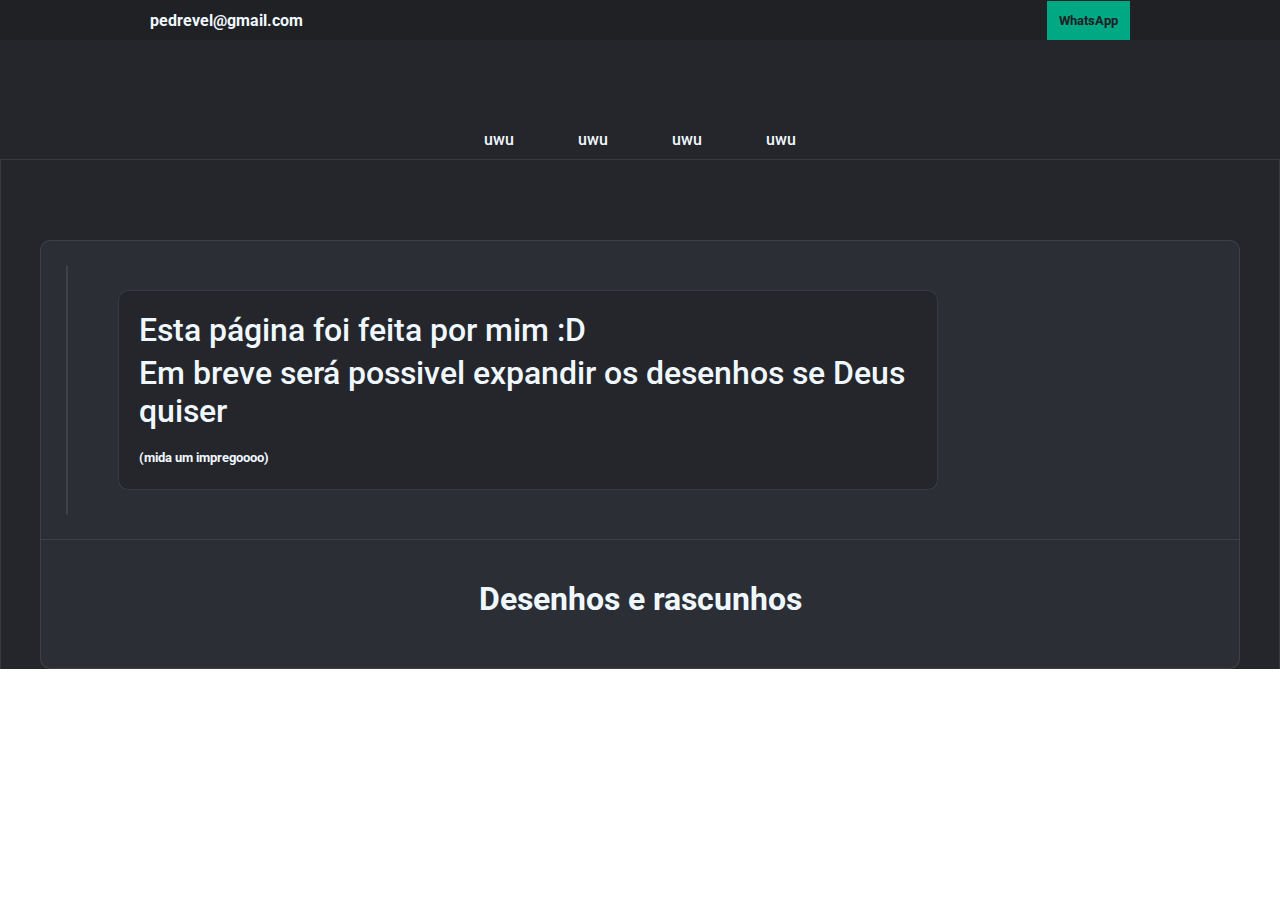
==== index.html @ 8af50466 "Mudança nas pastas" ====
<!DOCTYPE html>
<html lang="pt-br">

<head>
    <meta charset="UTF-8">
    <meta name="viewport" content="width=device-width, initial-scale=1.0">
    <title>~Le Pedrito~</title>
    <link rel="stylesheet" href="style.css">
</head>

<body>
    <div id="upheader">
        <h1>pedrevel@gmail.com</h1>
        <button id="zap" type="button">
            <a href="https://api.whatsapp.com/send?phone=55991354937" target="_blank">WhatsApp</a>
        </button>
    </div>
    <header>

        <a class="logo" href="https://www.instagram.com/pedrevel/" target="_blank">
            <img src="imagens/pedrinho.png" alt="">
        </a>

    </header>
    <nav>
        <ul>
            <li>
                <a href="#">uwu</a>
                <a href="#">uwu</a>
                <a href="#">uwu</a>
                <a href="#">uwu</a>
            </li>
        </ul>
    </nav>

    <main>
        <section id="geral">

            <section class="perfil">
                <img class="pfp" src="imagens/fueto.png" alt="">

                <section class="descricao">
                    <h1 class="desc">Esta página foi feita por mim :D</h1>
                    <h1 class="desc">Em breve será possivel expandir os desenhos se Deus quiser</h1>
                    <h3>(mida um impregoooo)</h3>
                </section>
            </section>

            <h1 class="titulo">Desenhos e rascunhos</h1>
            <section class="conteudo">
                <img class="ibages" src="imagens/reduzida 1.png" alt="">
                <img class="ibages" src="imagens/reduzida 2.png" alt="">
                <img class="ibages" src="imagens/reduzida 3.png" alt="">
                <img class="ibages" src="imagens/reduzida 4.png" alt="">
                <img class="ibages" src="imagens/reduzida 5.png" alt="">
                <img class="ibages" src="imagens/reduzida 6.png" alt="">
            </section>
        </section>
    </main>
</body>

</html>
---- style.css ----
@charset "UTF-8";
@import url('https://fonts.googleapis.com/css2?family=Roboto:ital,wght@0,100;0,300;0,400;0,500;0,700;0,900;1,100;1,300;1,400;1,500;1,700;1,900&display=swap');

* {
    margin: 0;
    padding: 0;
    box-sizing: border-box;
    font-family: 'Roboto', sans-serif;
}

#upheader {
    display: flex;
    justify-content: space-between;
    align-items: center;
    background-color: #202125;
    width: 100%;
    height: 40px;
    color: aliceblue;
    font-size: 8px;
    padding: 5px;
    padding-left: 150px;
    padding-right: 150px;
}

a {
    text-decoration: none;
    color: #202125;
}

.desc {
    font-weight: 500;
    margin-bottom: 5px;

}

h3 {
    margin-top: 20px;
    font-size: smaller;
}

#zap {
    padding: 12px;
    border: none;
    background-color: #00A884;
    color: #202125;
    font-weight: 700;
}



.logo {
    display: flex;
    justify-content: center;
    background-color: #25262B;
    height: 80px;
    padding: 20px;
    padding-left: 150px;
    padding-right: 150px;
}

nav {
    display: flex;
    justify-content: center;
    background-color: #25262B;
    padding: 10px;
    padding-left: 150px;
    padding-right: 150px;
    border-bottom: 1px solid rgba(255, 255, 255, 0.096);
}

nav ul {
    list-style-type: none;
}

nav ul li a {
    color: aliceblue;
    text-decoration: none;
    margin-right: 30px;
    margin-left: 30px;
    font-weight: 500;
}

main {
    display: flex;
    justify-content: center;
    background-color: #2B2E35;
    width: 100%;
    height: 100%;
}

#geral {
    display: flex;
    flex-direction: column;
    align-items: center;
    background-color: #25262B;
    width: 1615px;
    height: 100%;
    border-left: 1px solid rgba(255, 255, 255, 0.096);
    border-right: 1px solid rgba(255, 255, 255, 0.096);
}

.perfil {
    margin-top: 80px;
    display: flex;
    align-items: center;
    flex-direction: row;
    background-color: #2B2E35;
    width: 1200px;
    height: 300px;
    border: 1px solid rgba(255, 255, 255, 0.096);
    border-top-left-radius: 10px;
    border-top-right-radius: 10px;
}

.descricao {
    height: 200px;
    width: 820px;
    margin-left: 50px;
    background-color: #25262B;
    border-radius: 10px;
    border: 1px solid rgba(255, 255, 255, 0.096);
    padding: 20px;
    color: aliceblue;
}

.pfp {
    height: 250px;
    border: 1px solid rgba(255, 255, 255, 0.096);
    border-radius: 1000px;
    margin-left: 25px;
}

.conteudo {
    display: flex;
    flex-wrap: wrap;
    padding: 15px;
    align-items: center;
    justify-content: flex-start;
    flex-direction: row;
    background-color: #2B2E35;
    width: 1200px;
    height: 100%;
    border-bottom: 1px solid rgba(255, 255, 255, 0.096);
    border-left: 1px solid rgba(255, 255, 255, 0.096);
    border-right: 1px solid rgba(255, 255, 255, 0.096);
    border-bottom-left-radius: 10px;
    border-bottom-right-radius: 10px;
}

.ibages {
    display: flex;
    width: 25%;
    border-radius: 10px;
    padding: 5px;
}

.titulo {
    display: flex;
    flex-wrap: wrap;
    padding-top: 40px;
    align-items: center;
    justify-content: center;
    flex-direction: row;
    background-color: #2B2E35;
    width: 1200px;
    height: 100%;
    border-right: 1px solid rgba(255, 255, 255, 0.096);
    border-left: 1px solid rgba(255, 255, 255, 0.096);
    color: aliceblue;
}



@media (max-width: 1615px) {
    #geral {
        width: 1300px;
    }
}


@media (max-width: 1220px) {
    .pfp {
        height: 200px;
    }

    .titulo {
        font-size: 20px;
        width: 1000px;
    }

    .descricao {
        width: 800px;
        margin-right: 50px;
    }

    #geral {
        width: 1100px;
    }

    .perfil {
        width: 1000px;
    }

    .conteudo {
        width: 1000px;
    }

    #upheader {
        padding-left: 20px;
        padding-right: 20px;
    }
}


@media (max-width: 1020px) {
    .pfp {
        height: 150px;
    }

    .titulo {
        font-size: 20px;
        width: 800px;
    }

    .descricao {
        width: 600px;
        margin-right: 50px;
    }

    #geral {
        width: 900px;
    }

    .perfil {
        width: 800px;
    }

    .conteudo {
        width: 800px;
        justify-content: center;
    }

    .ibages {
        width: 45%;
    }

    #upheader {
        padding-left: 20px;
        padding-right: 20px;
    }
}

@media (max-width: 820px) {
    .pfp {
        height: 100px;
    }

    .titulo {
        font-size: 20px;
        width: 600px;
    }

    .descricao {
        width: 400px;
        margin-right: 50px;
    }

    #geral {
        width: 700px;
    }

    .perfil {
        width: 600px;
    }

    .conteudo {
        width: 600px;
        justify-content: center;
    }

    .ibages {
        width: 60%;
    }

    nav {
        padding-left: 50px;
        padding-right: 50px;
    }

    #upheader {
        padding-left: 20px;
        padding-right: 20px;
    }

}


@media (max-width: 620px) {
    .pfp {
        height: 100px;
    }

    .titulo {
        font-size: 20px;
        width: 400px;
    }

    .descricao {
        margin-top: 20px;
        width: 380px;
        margin-right: 50px;
    }

    #geral {
        width: 500px;
    }

    .perfil {
        width: 400px;
        flex-direction: column;
        padding: 10px;
    }

    .conteudo {
        width: 400px;
        justify-content: center;
    }

    .ibages {
        width: 90%;
    }

    nav {
        padding-left: 50px;
        padding-right: 50px;
    }

    #upheader {
        padding-left: 20px;
        padding-right: 20px;
    }
}
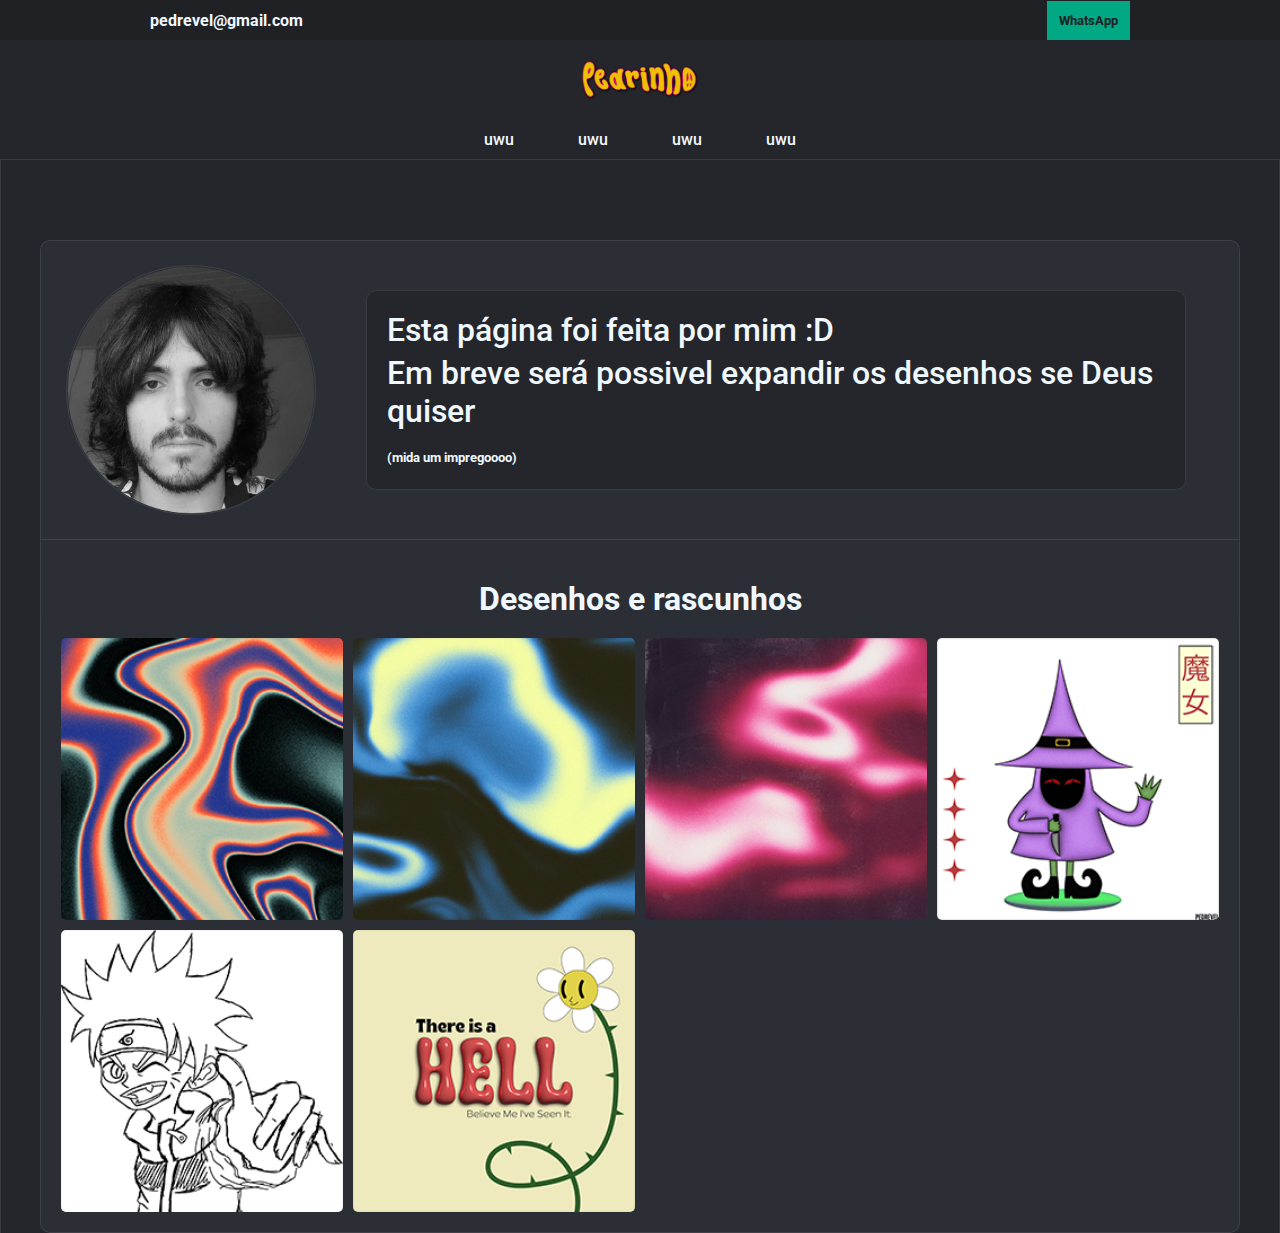
==== commit 882e6c8d: "Mudanças nas imagens" ====
--- a/index.html
+++ b/index.html
@@ -18,7 +18,7 @@
     <header>
 
         <a class="logo" href="https://www.instagram.com/pedrevel/" target="_blank">
-            <img src="imagens/pedrinho.png" alt="">
+            <img src="pedrinho.png" alt="">
         </a>
 
     </header>
@@ -37,7 +37,7 @@
         <section id="geral">
 
             <section class="perfil">
-                <img class="pfp" src="imagens/fueto.png" alt="">
+                <img class="pfp" src="fueto.png" alt="">
 
                 <section class="descricao">
                     <h1 class="desc">Esta página foi feita por mim :D</h1>
@@ -48,12 +48,12 @@
 
             <h1 class="titulo">Desenhos e rascunhos</h1>
             <section class="conteudo">
-                <img class="ibages" src="imagens/reduzida 1.png" alt="">
-                <img class="ibages" src="imagens/reduzida 2.png" alt="">
-                <img class="ibages" src="imagens/reduzida 3.png" alt="">
-                <img class="ibages" src="imagens/reduzida 4.png" alt="">
-                <img class="ibages" src="imagens/reduzida 5.png" alt="">
-                <img class="ibages" src="imagens/reduzida 6.png" alt="">
+                <img class="ibages" src="reduzida 1.png" alt="">
+                <img class="ibages" src="reduzida 2.png" alt="">
+                <img class="ibages" src="reduzida 3.png" alt="">
+                <img class="ibages" src="reduzida 4.png" alt="">
+                <img class="ibages" src="reduzida 5.png" alt="">
+                <img class="ibages" src="reduzida 6.png" alt="">
             </section>
         </section>
     </main>
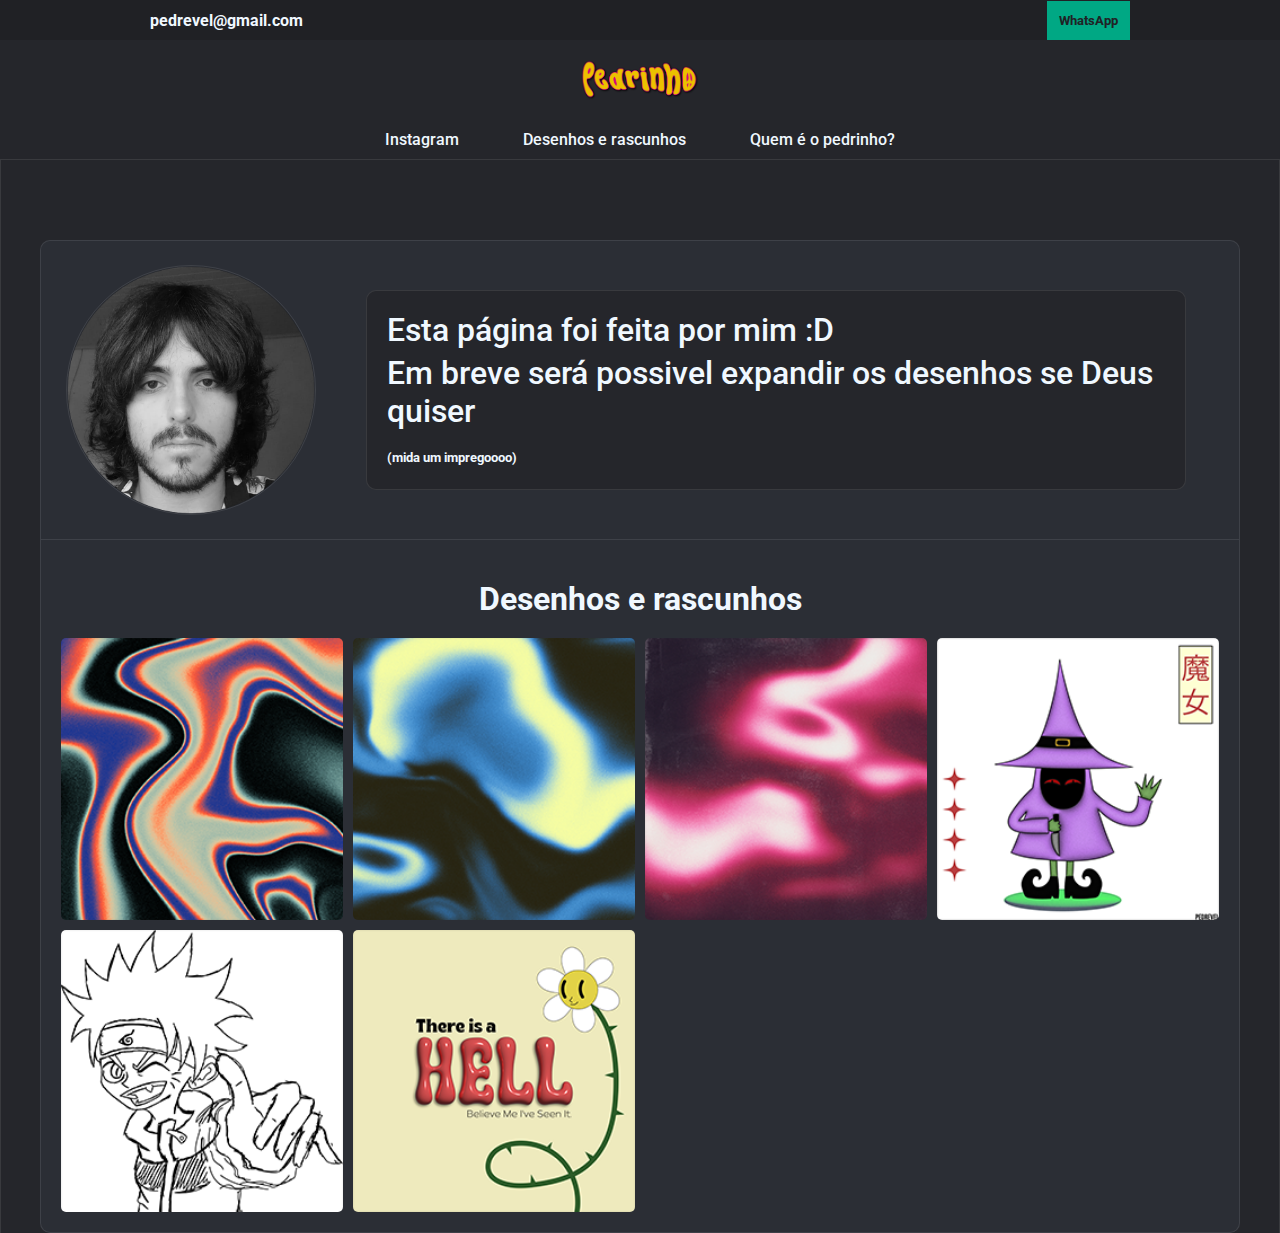
==== commit 1ce9a308: "Mudanças no menu" ====
--- a/index.html
+++ b/index.html
@@ -25,10 +25,10 @@
     <nav>
         <ul>
             <li>
-                <a href="#">uwu</a>
-                <a href="#">uwu</a>
-                <a href="#">uwu</a>
-                <a href="#">uwu</a>
+                <a href="#">Instagram</a>
+                <a href="#">Desenhos e rascunhos</a>
+                <a href="#">Quem é o pedrinho?</a>
+
             </li>
         </ul>
     </nav>
--- a/style.css
+++ b/style.css
@@ -248,6 +248,10 @@
         padding-left: 20px;
         padding-right: 20px;
     }
+    nav {
+        padding-left: 20px;
+        padding-right: 20px;
+    }
 }
 
 @media (max-width: 820px) {
@@ -291,6 +295,13 @@
         padding-left: 20px;
         padding-right: 20px;
     }
+
+    nav {
+        padding-left: 10px;
+        padding-right: 10px;
+    }
+
+   
 
 }
 
@@ -319,6 +330,7 @@
         width: 400px;
         flex-direction: column;
         padding: 10px;
+        margin-top: 10px;
     }
 
     .conteudo {
@@ -327,16 +339,21 @@
     }
 
     .ibages {
-        width: 90%;
+        width: 95%;
     }
 
     nav {
-        padding-left: 50px;
-        padding-right: 50px;
+        padding-left: 10px;
+        padding-right: 10px;
     }
 
     #upheader {
         padding-left: 20px;
         padding-right: 20px;
     }
+
+    nav ul li a {
+        margin-left: 12px;
+        margin-right: 12px;
+    }
 }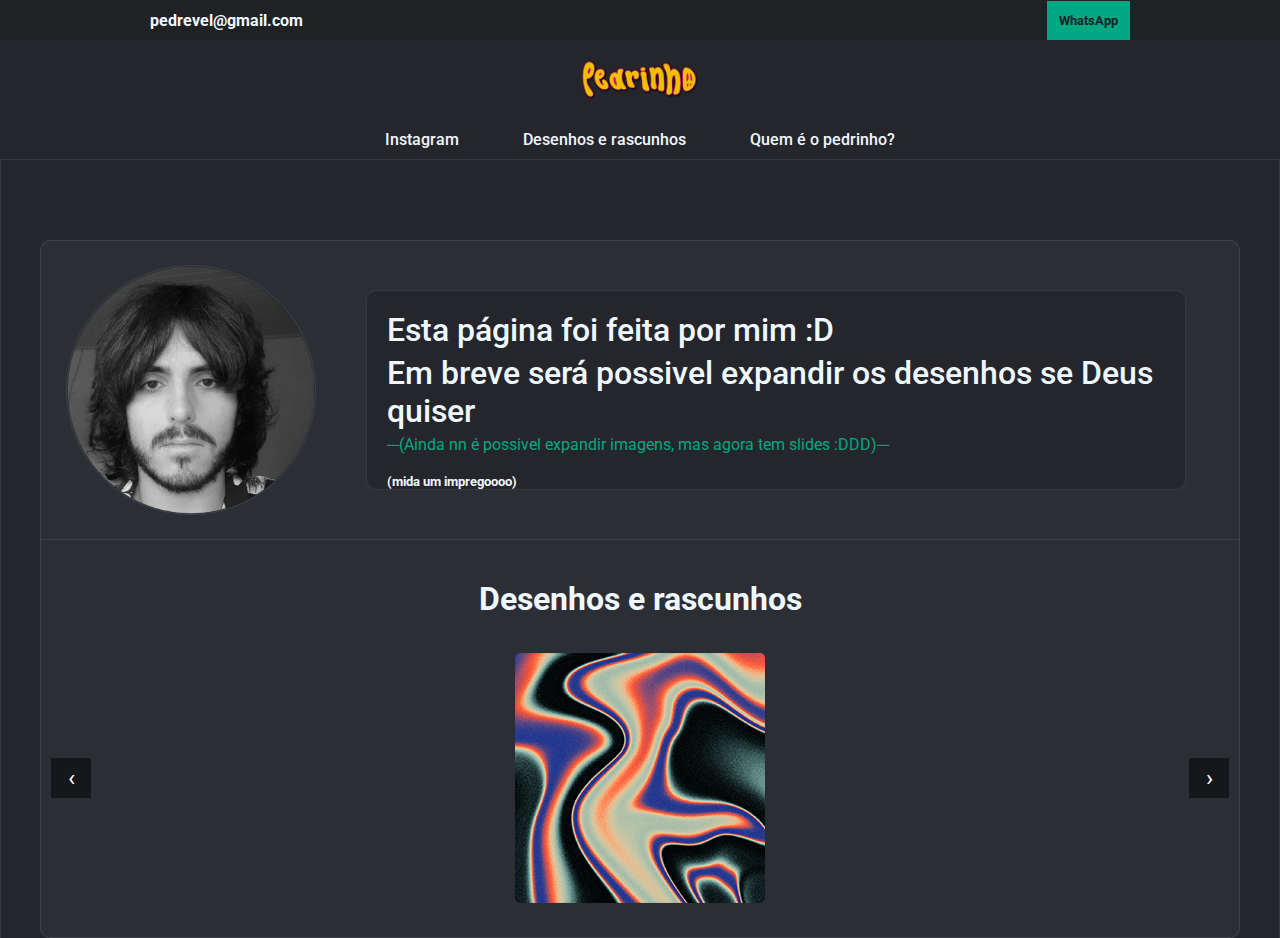
==== commit e86db02c: "adiconei js" ====
--- a/index.html
+++ b/index.html
@@ -6,6 +6,7 @@
     <meta name="viewport" content="width=device-width, initial-scale=1.0">
     <title>~Le Pedrito~</title>
     <link rel="stylesheet" href="style.css">
+    <script src="script.js"></script>
 </head>
 
 <body>
@@ -42,18 +43,21 @@
                 <section class="descricao">
                     <h1 class="desc">Esta página foi feita por mim :D</h1>
                     <h1 class="desc">Em breve será possivel expandir os desenhos se Deus quiser</h1>
+                    <p class="sla">---(Ainda nn é possivel expandir imagens, mas agora tem slides :DDD)---</p>
                     <h3>(mida um impregoooo)</h3>
                 </section>
             </section>
 
             <h1 class="titulo">Desenhos e rascunhos</h1>
             <section class="conteudo">
-                <img class="ibages" src="reduzida 1.png" alt="">
-                <img class="ibages" src="reduzida 2.png" alt="">
-                <img class="ibages" src="reduzida 3.png" alt="">
-                <img class="ibages" src="reduzida 4.png" alt="">
-                <img class="ibages" src="reduzida 5.png" alt="">
-                <img class="ibages" src="reduzida 6.png" alt="">
+                <img class="ibages" src="reduzida 1.png" alt="imagem 1">
+                <img class="ibages" src="reduzida 2.png" alt="imagem 2">
+                <img class="ibages" src="reduzida 3.png" alt="imagem 3">
+                <img class="ibages" src="reduzida 4.png" alt="imagem 4">
+                <img class="ibages" src="reduzida 5.png" alt="imagem 5">
+                <img class="ibages" src="reduzida 6.png" alt="imagem 6">
+                <div class="arrow arrow-left">&#8249;</div>
+                <div class="arrow arrow-right">&#8250;</div>
             </section>
         </section>
     </main>
--- a/style.css
+++ b/style.css
@@ -73,6 +73,7 @@
 }
 
 nav ul li a {
+
     color: aliceblue;
     text-decoration: none;
     margin-right: 30px;
@@ -135,21 +136,22 @@
     flex-wrap: wrap;
     padding: 15px;
     align-items: center;
-    justify-content: flex-start;
+    justify-content: center;
     flex-direction: row;
     background-color: #2B2E35;
     width: 1200px;
-    height: 100%;
+    height: 320px;
     border-bottom: 1px solid rgba(255, 255, 255, 0.096);
     border-left: 1px solid rgba(255, 255, 255, 0.096);
     border-right: 1px solid rgba(255, 255, 255, 0.096);
     border-bottom-left-radius: 10px;
     border-bottom-right-radius: 10px;
+    position: relative;
 }
 
 .ibages {
-    display: flex;
-    width: 25%;
+    display: none;
+    max-width: 100%;
     border-radius: 10px;
     padding: 5px;
 }
@@ -170,6 +172,33 @@
 }
 
 
+.arrow {
+    position: absolute;
+    top: 50%;
+    transform: translateY(-50%);
+    width: 40px;
+    height: 40px;
+    background-color: rgba(0, 0, 0, 0.5);
+    color: #fff;
+    font-size: 24px;
+    text-align: center;
+    line-height: 40px;
+    cursor: pointer;
+}
+
+.arrow-left {
+    left: 10px;
+}
+
+.arrow-right {
+    right: 10px;
+}
+
+
+.sla {
+    color: #00A884;
+}
+
 
 @media (max-width: 1615px) {
     #geral {
@@ -248,6 +277,7 @@
         padding-left: 20px;
         padding-right: 20px;
     }
+
     nav {
         padding-left: 20px;
         padding-right: 20px;
@@ -301,7 +331,7 @@
         padding-right: 10px;
     }
 
-   
+
 
 }
 
@@ -356,4 +386,59 @@
         margin-left: 12px;
         margin-right: 12px;
     }
+}
+
+@media (max-width: 520px) {
+    .pfp {
+        height: 100px;
+    }
+
+    .titulo {
+        font-size: 20px;
+        width: 400px;
+    }
+
+    .descricao {
+        margin-top: 20px;
+        width: 380px;
+        margin-right: 50px;
+    }
+
+    #geral {
+        width: 500px;
+    }
+
+    .perfil {
+        width: 400px;
+        flex-direction: column;
+        padding: 10px;
+        margin-top: 10px;
+    }
+
+    .conteudo {
+        width: 400px;
+        justify-content: center;
+    }
+
+    .ibages {
+        width: 95%;
+    }
+
+    nav {
+        padding-left: 10px;
+        padding-right: 10px;
+    }
+
+    #upheader {
+        padding-left: 20px;
+        padding-right: 20px;
+    }
+
+    nav ul li a {
+        margin-left: 12px;
+        margin-right: 12px;
+        display: block;
+        text-align: center;
+        margin: 10px;
+    }
 }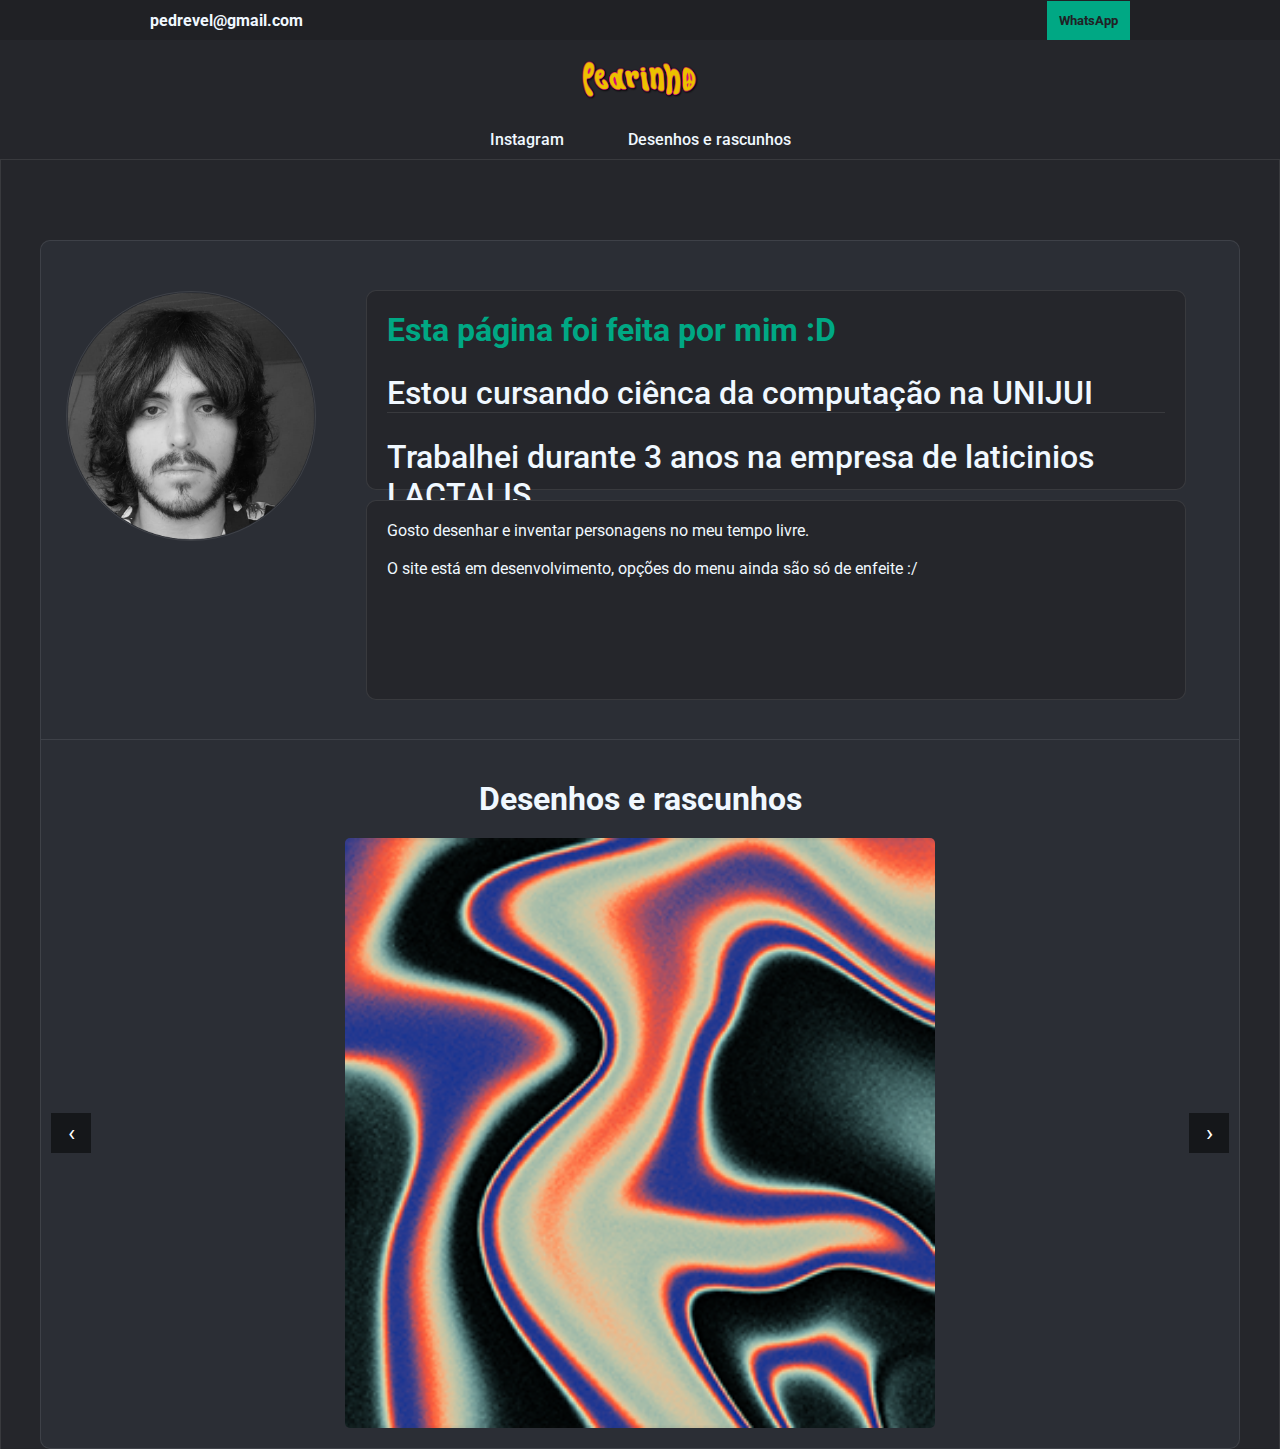
==== commit c867199a: "ajustes" ====
--- a/index.html
+++ b/index.html
@@ -26,9 +26,8 @@
     <nav>
         <ul>
             <li>
-                <a href="#">Instagram</a>
-                <a href="#">Desenhos e rascunhos</a>
-                <a href="#">Quem é o pedrinho?</a>
+                <a href="https://www.instagram.com/pedrevel/" target="_blank" class="menu-option inicio">Instagram</a>
+                <a href="#desenhos">Desenhos e rascunhos</a>
 
             </li>
         </ul>
@@ -40,15 +39,26 @@
             <section class="perfil">
                 <img class="pfp" src="fueto.png" alt="">
 
-                <section class="descricao">
-                    <h1 class="desc">Esta página foi feita por mim :D</h1>
-                    <h1 class="desc">Em breve será possivel expandir os desenhos se Deus quiser</h1>
-                    <p class="sla">---(Ainda nn é possivel expandir imagens, mas agora tem slides :DDD)---</p>
-                    <h3>(mida um impregoooo)</h3>
-                </section>
+                <div id="campos">
+                    <section class="descricao">
+                        <h1 class="sla">Esta página foi feita por mim :D</h1>
+                        <h1 class="desc">Estou cursando ciênca da computação na UNIJUI</h1>
+                        <h1 class="desc">Trabalhei durante 3 anos na empresa de laticinios LACTALIS</h1>
+                        <h1 class="desc">Atualmente estou fazendo um estágio no setor de informatica da secretaria da
+                            saúde</h1>
+                    </section>
+
+                    <section class="descricao">
+                    <p>Gosto desenhar e inventar personagens no meu tempo livre.</p>
+                    <br>
+                    <p>O site está em desenvolvimento, opções do menu ainda são só de enfeite :/</p>
+                    </section>
+                </div>
+
+
             </section>
 
-            <h1 class="titulo">Desenhos e rascunhos</h1>
+            <h1 class="titulo" id="desenhos">Desenhos e rascunhos</h1>
             <section class="conteudo">
                 <img class="ibages" src="reduzida 1.png" alt="imagem 1">
                 <img class="ibages" src="reduzida 2.png" alt="imagem 2">
--- a/style.css
+++ b/style.css
@@ -29,7 +29,8 @@
 
 .desc {
     font-weight: 500;
-    margin-bottom: 5px;
+    margin-bottom: 25px;
+    border-bottom: 1px solid rgba(255, 255, 255, 0.096);
 
 }
 
@@ -107,16 +108,22 @@
     flex-direction: row;
     background-color: #2B2E35;
     width: 1200px;
-    height: 300px;
+    height: 500px;
     border: 1px solid rgba(255, 255, 255, 0.096);
     border-top-left-radius: 10px;
     border-top-right-radius: 10px;
+}
+
+#campos{
+    display: flex;
+    flex-direction: column;
 }
 
 .descricao {
     height: 200px;
     width: 820px;
     margin-left: 50px;
+    margin-top: 10px;
     background-color: #25262B;
     border-radius: 10px;
     border: 1px solid rgba(255, 255, 255, 0.096);
@@ -129,6 +136,8 @@
     border: 1px solid rgba(255, 255, 255, 0.096);
     border-radius: 1000px;
     margin-left: 25px;
+    align-self: flex-start;
+    margin-top: 50px;
 }
 
 .conteudo {
@@ -140,7 +149,7 @@
     flex-direction: row;
     background-color: #2B2E35;
     width: 1200px;
-    height: 320px;
+    height: 100%;
     border-bottom: 1px solid rgba(255, 255, 255, 0.096);
     border-left: 1px solid rgba(255, 255, 255, 0.096);
     border-right: 1px solid rgba(255, 255, 255, 0.096);
@@ -154,6 +163,7 @@
     max-width: 100%;
     border-radius: 10px;
     padding: 5px;
+    height: 600px;
 }
 
 .titulo {
@@ -197,6 +207,11 @@
 
 .sla {
     color: #00A884;
+    margin-bottom: 25px;
+}
+
+html{
+    scroll-behavior: smooth;
 }
 
 
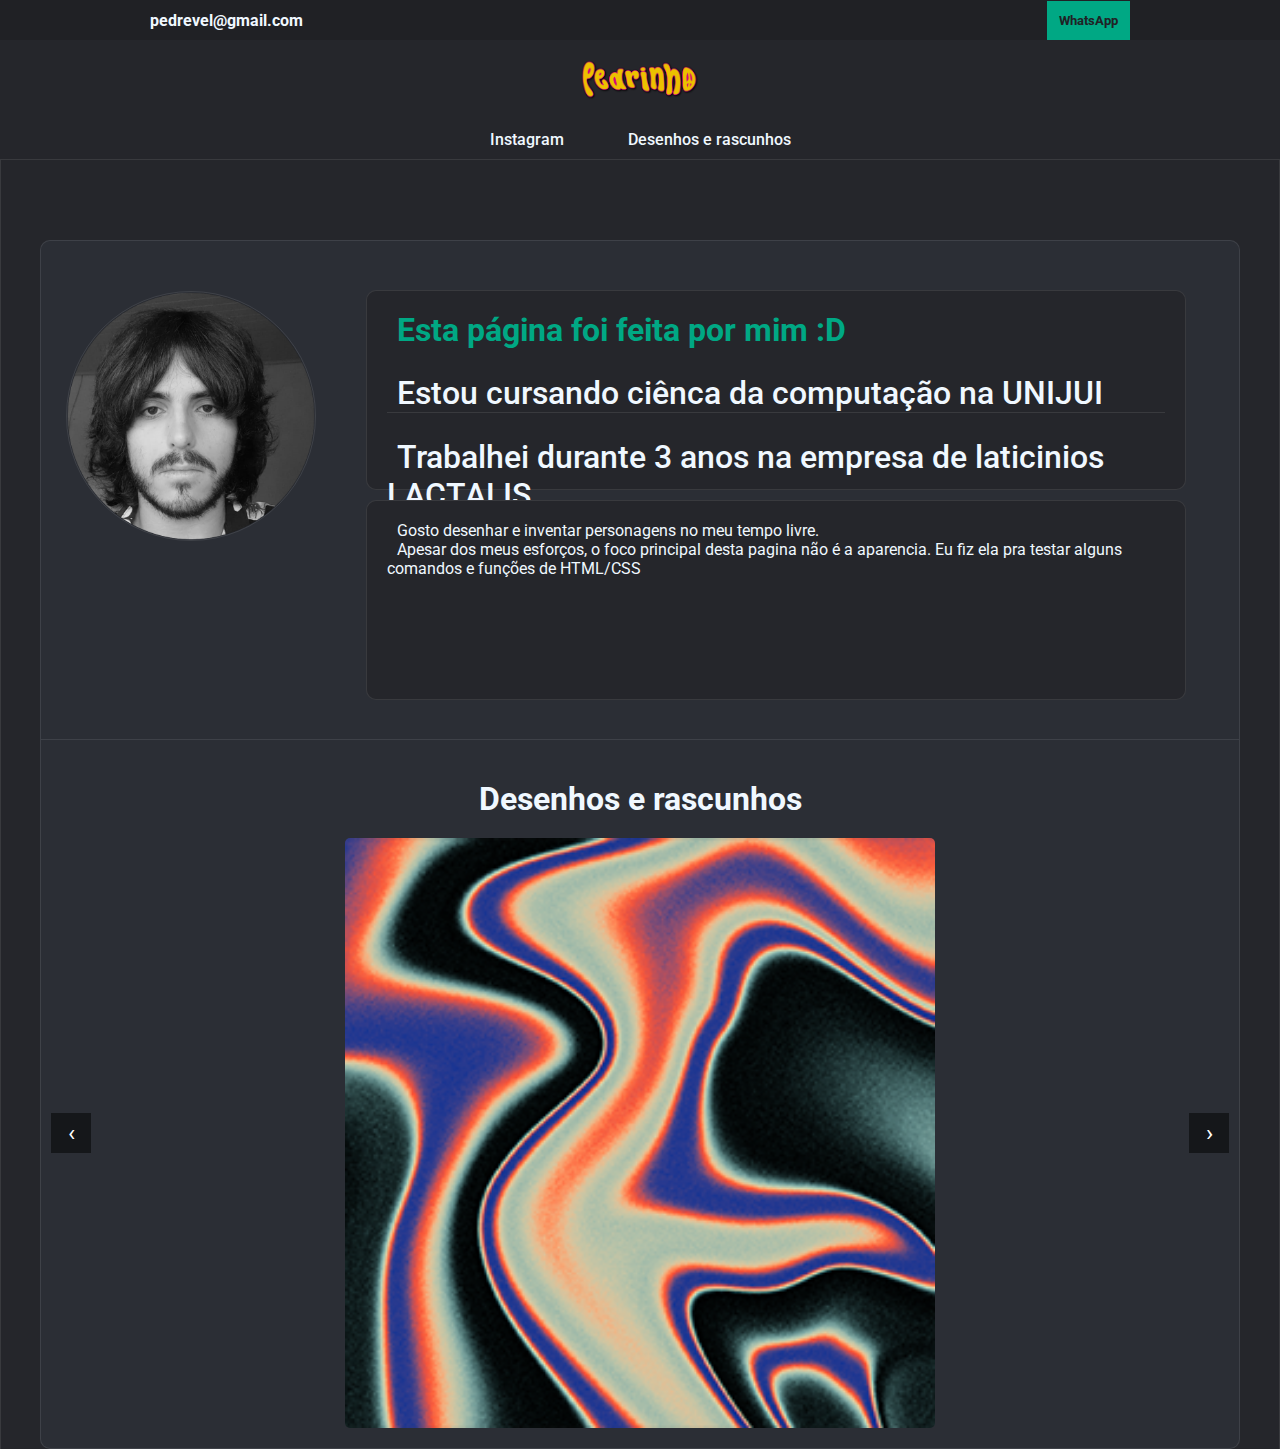
==== commit a9a2f490: "ajustes" ====
--- a/index.html
+++ b/index.html
@@ -50,8 +50,7 @@
 
                     <section class="descricao">
                     <p>Gosto desenhar e inventar personagens no meu tempo livre.</p>
-                    <br>
-                    <p>O site está em desenvolvimento, opções do menu ainda são só de enfeite :/</p>
+                    <p>Apesar dos meus esforços, o foco principal desta pagina não é a aparencia. Eu fiz ela pra testar alguns comandos e funções de HTML/CSS</p>
                     </section>
                 </div>
 
--- a/style.css
+++ b/style.css
@@ -114,7 +114,7 @@
     border-top-right-radius: 10px;
 }
 
-#campos{
+#campos {
     display: flex;
     flex-direction: column;
 }
@@ -129,6 +129,7 @@
     border: 1px solid rgba(255, 255, 255, 0.096);
     padding: 20px;
     color: aliceblue;
+    text-indent: 10px;
 }
 
 .pfp {
@@ -210,7 +211,7 @@
     margin-bottom: 25px;
 }
 
-html{
+html {
     scroll-behavior: smooth;
 }
 
@@ -233,7 +234,7 @@
     }
 
     .descricao {
-        width: 800px;
+        width: 700px;
         margin-right: 50px;
     }
 
@@ -267,7 +268,8 @@
     }
 
     .descricao {
-        width: 600px;
+        width: 500px;
+        padding: 10px;
         margin-right: 50px;
     }
 
@@ -285,7 +287,8 @@
     }
 
     .ibages {
-        width: 45%;
+        width: 100%;
+        height: 100%;
     }
 
     #upheader {
@@ -312,6 +315,7 @@
     .descricao {
         width: 400px;
         margin-right: 50px;
+        height: 250px;
     }
 
     #geral {
@@ -320,6 +324,8 @@
 
     .perfil {
         width: 600px;
+        height: 600px;
+
     }
 
     .conteudo {
@@ -328,7 +334,8 @@
     }
 
     .ibages {
-        width: 60%;
+        width: 100%;
+        height: 100%;
     }
 
     nav {
@@ -353,7 +360,8 @@
 
 @media (max-width: 620px) {
     .pfp {
-        height: 100px;
+        height: 150px;
+        align-self: center;
     }
 
     .titulo {
@@ -373,6 +381,7 @@
 
     .perfil {
         width: 400px;
+        height: 750px;
         flex-direction: column;
         padding: 10px;
         margin-top: 10px;
@@ -384,7 +393,8 @@
     }
 
     .ibages {
-        width: 95%;
+        width: 100%;
+        height: 100%;
     }
 
     nav {
@@ -436,7 +446,8 @@
     }
 
     .ibages {
-        width: 95%;
+        width: 100%;
+        height: 100%;
     }
 
     nav {
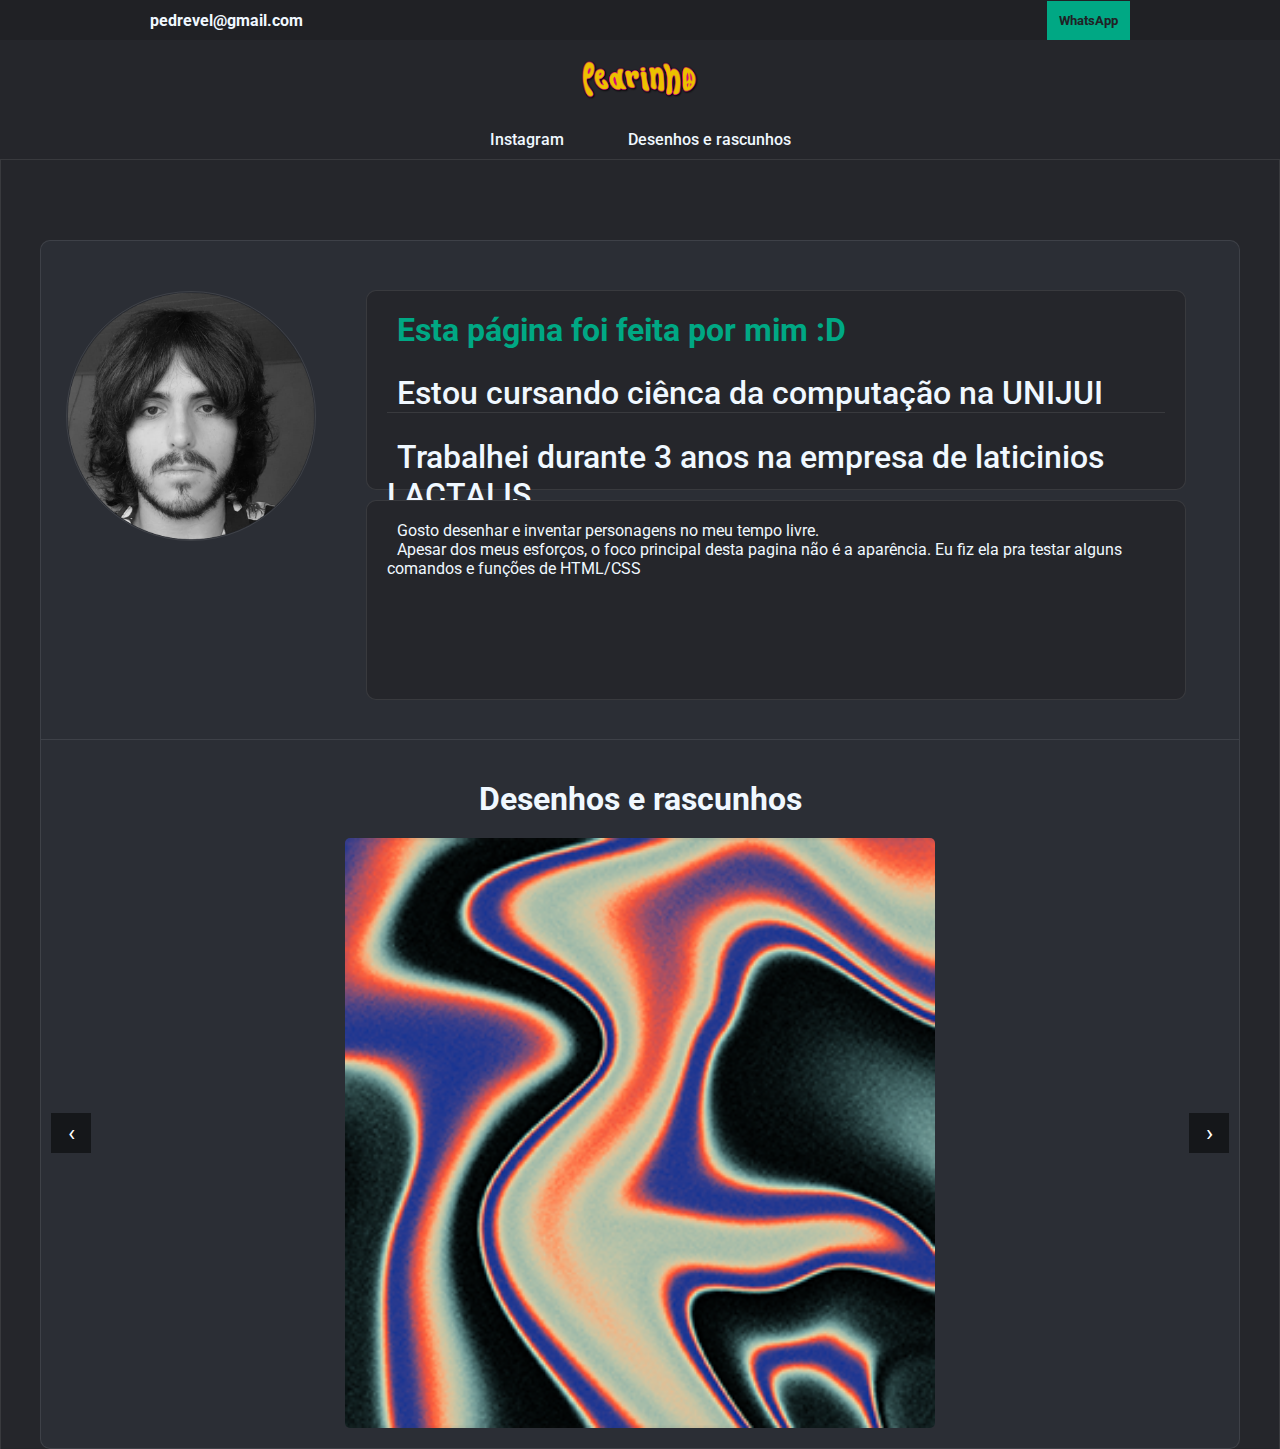
==== commit c1542174: "ajustes" ====
--- a/index.html
+++ b/index.html
@@ -50,7 +50,7 @@
 
                     <section class="descricao">
                     <p>Gosto desenhar e inventar personagens no meu tempo livre.</p>
-                    <p>Apesar dos meus esforços, o foco principal desta pagina não é a aparencia. Eu fiz ela pra testar alguns comandos e funções de HTML/CSS</p>
+                    <p>Apesar dos meus esforços, o foco principal desta pagina não é a aparência. Eu fiz ela pra testar alguns comandos e funções de HTML/CSS</p>
                     </section>
                 </div>
 
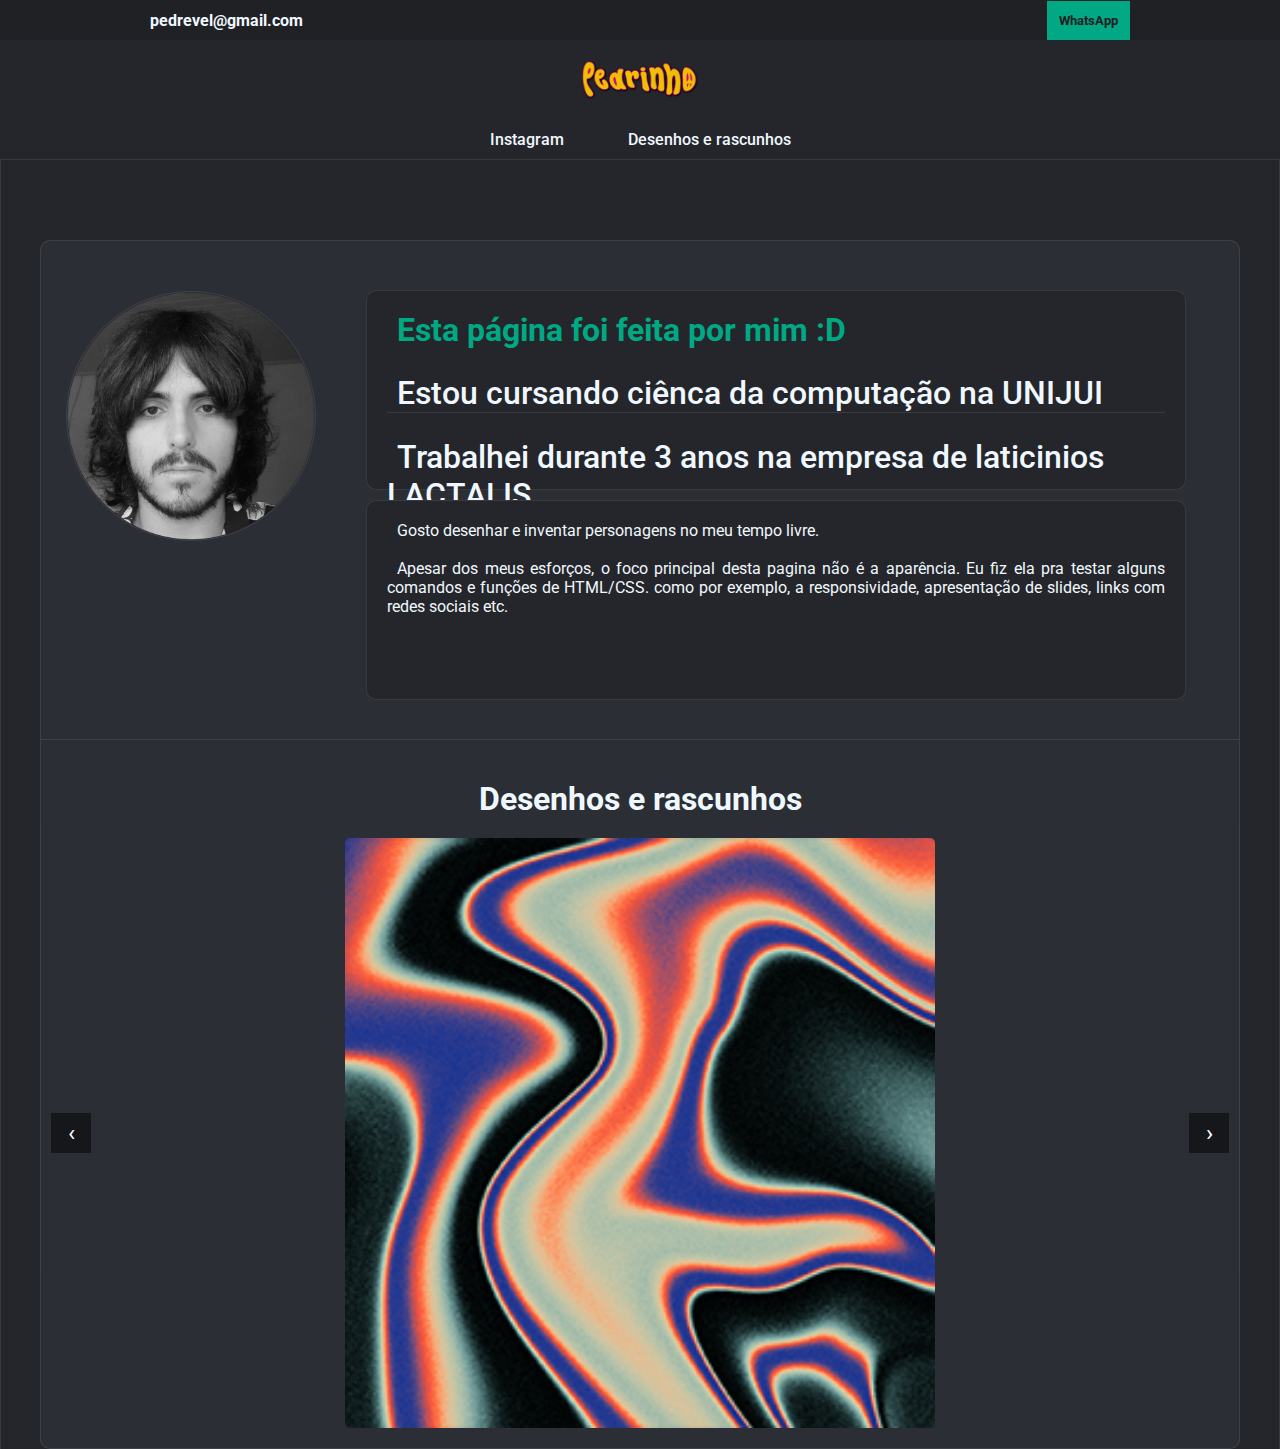
==== commit 613ec397: "ajustes" ====
--- a/index.html
+++ b/index.html
@@ -48,9 +48,12 @@
                             saúde</h1>
                     </section>
 
-                    <section class="descricao">
-                    <p>Gosto desenhar e inventar personagens no meu tempo livre.</p>
-                    <p>Apesar dos meus esforços, o foco principal desta pagina não é a aparência. Eu fiz ela pra testar alguns comandos e funções de HTML/CSS</p>
+                    <section class="descricao" id="desc">
+                        <p>Gosto desenhar e inventar personagens no meu tempo livre.</p>
+                        <br>
+                        <p>Apesar dos meus esforços, o foco principal desta pagina não é a aparência. Eu fiz ela pra
+                            testar alguns comandos e funções de HTML/CSS. como por exemplo, a responsividade, apresentação de slides, links com redes sociais etc.
+                        </p>
                     </section>
                 </div>
 
--- a/style.css
+++ b/style.css
@@ -130,6 +130,10 @@
     padding: 20px;
     color: aliceblue;
     text-indent: 10px;
+}
+
+#desc {
+    text-align: justify;
 }
 
 .pfp {
